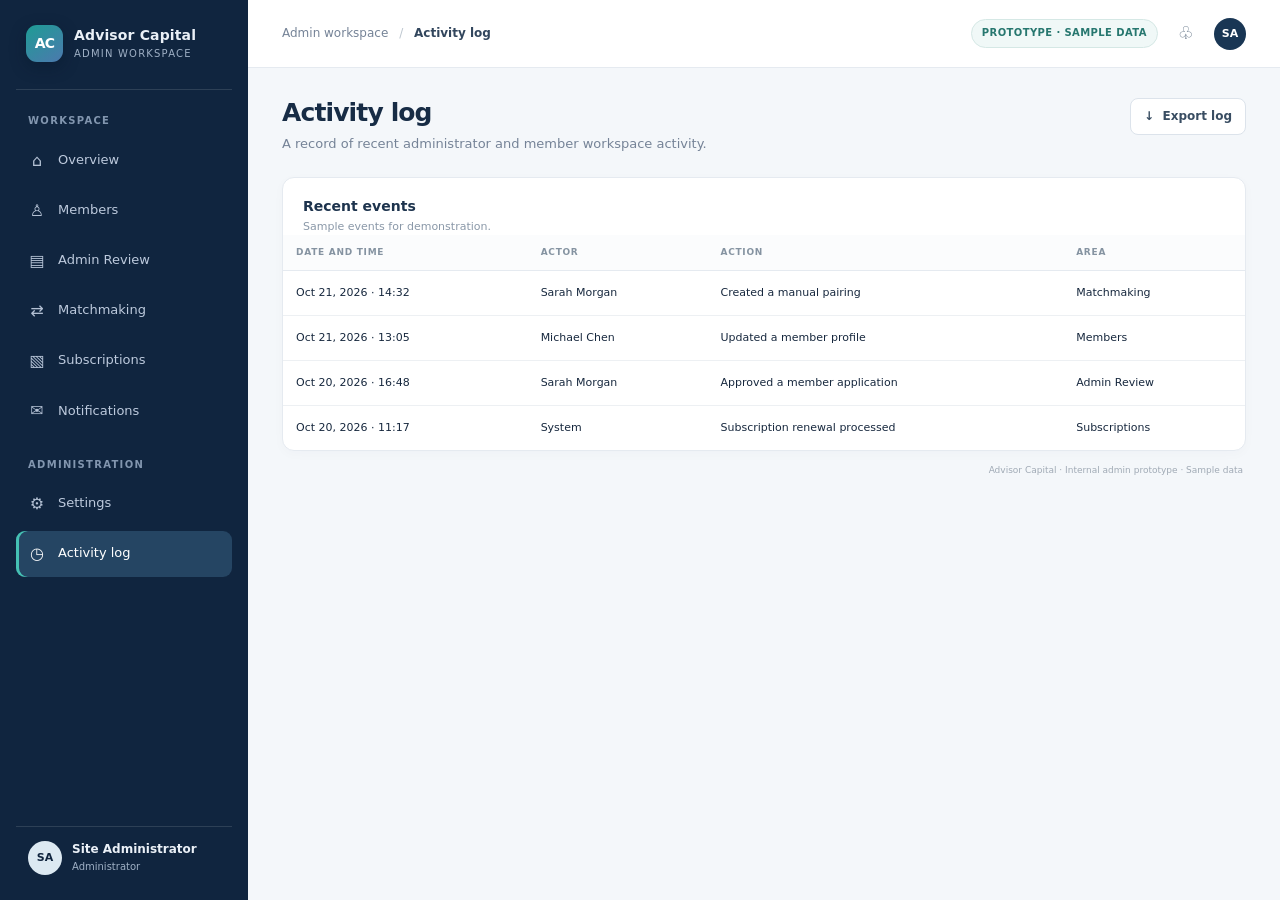
==== activity-log.html @ 9f8dd755 "Initial commit of dashboard" ====
<!doctype html>
<html lang="en">
<head>
  <meta charset="utf-8" />
  <meta name="viewport" content="width=device-width, initial-scale=1" />
  <meta name="theme-color" content="#0d2037" />
  <title>Activity Log | Advisor Capital Admin</title>
  <link rel="stylesheet" href="advisor-capital-matchmaking-admin.css" />
</head>
<body>
  <div class="app">
    <aside class="sidebar">
      <div class="brand"><div class="brand-mark">AC</div><div><div class="brand-name">Advisor Capital</div><div class="brand-sub">Admin workspace</div></div></div>
      <div class="nav-label">Workspace</div>
      <nav class="nav" aria-label="Main navigation">
        <a href="overview.html"><span class="nav-icon">⌂</span>Overview</a>
        <a href="members.html"><span class="nav-icon">♙</span>Members</a>
        <a href="admin-review.html"><span class="nav-icon">▤</span>Admin Review</a>
        <a href="advisor-capital-matchmaking-admin.html"><span class="nav-icon">⇄</span>Matchmaking</a>
        <a href="subscriptions.html"><span class="nav-icon">▧</span>Subscriptions</a>
        <a href="notifications.html"><span class="nav-icon">✉</span>Notifications</a>
      </nav>
      <div class="nav-label">Administration</div>
      <nav class="nav" aria-label="Administration"><a href="settings.html"><span class="nav-icon">⚙</span>Settings</a><a href="activity-log.html" class="active"><span class="nav-icon">◷</span>Activity log</a></nav>
      <div class="sidebar-bottom"><div class="admin-chip"><div class="avatar">SA</div><div><div class="admin-name">Site Administrator</div><div class="admin-role">Administrator</div></div></div></div>
    </aside>
    <main class="main">
      <header class="topbar"><div class="crumb">Admin workspace <span style="padding:0 7px;color:#bdc6cf">/</span> <strong>Activity log</strong></div><div class="top-actions"><span class="env-pill">Prototype · Sample data</span><button class="icon-btn" aria-label="Notifications">♧</button><div class="top-avatar">SA</div></div></header>
      <section class="content">
        <div class="page-head"><div><h1>Activity log</h1><div class="subtitle">A record of recent administrator and member workspace activity.</div></div><div class="head-actions"><button class="btn" type="button">↓ &nbsp;Export log</button></div></div>
        <section class="panel"><div class="panel-head"><div><div class="panel-title">Recent events</div><div class="panel-help">Sample events for demonstration.</div></div></div>
          <div class="table-wrap"><table><thead><tr><th>Date and time</th><th>Actor</th><th>Action</th><th>Area</th></tr></thead><tbody>
            <tr><td>Oct 21, 2026 · 14:32</td><td>Sarah Morgan</td><td>Created a manual pairing</td><td>Matchmaking</td></tr>
            <tr><td>Oct 21, 2026 · 13:05</td><td>Michael Chen</td><td>Updated a member profile</td><td>Members</td></tr>
            <tr><td>Oct 20, 2026 · 16:48</td><td>Sarah Morgan</td><td>Approved a member application</td><td>Admin Review</td></tr>
            <tr><td>Oct 20, 2026 · 11:17</td><td>System</td><td>Subscription renewal processed</td><td>Subscriptions</td></tr>
          </tbody></table></div>
        </section>
        <div class="footer-note">Advisor Capital · Internal admin prototype · Sample data</div>
      </section>
    </main>
  </div>
</body>
</html>
---- advisor-capital-matchmaking-admin.css ----
﻿:root {
      --navy: #10253f;
      --navy-2: #193654;
      --ink: #17283e;
      --muted: #758397;
      --line: #e5eaf0;
      --paper: #ffffff;
      --canvas: #f4f7fa;
      --teal: #168f87;
      --teal-soft: #e7f5f3;
      --gold: #b98224;
      --gold-soft: #fbf3e5;
      --blue: #4975b8;
      --blue-soft: #edf3fb;
      --red: #bd5d5d;
      --red-soft: #fbefef;
      --shadow: 0 12px 36px rgba(16, 37, 63, .07);
    }
    * { box-sizing: border-box; }
    body { margin: 0; background: var(--canvas); color: var(--ink); font: 14px/1.45 Inter, ui-sans-serif, system-ui, -apple-system, BlinkMacSystemFont, "Segoe UI", sans-serif; }
    button, input, select { font: inherit; }
    button { cursor: pointer; }
    .app { min-height: 100vh; display: grid; grid-template-columns: 248px minmax(0, 1fr); }
    .sidebar { background: var(--navy); color: #eaf0f7; padding: 25px 16px; display: flex; flex-direction: column; }
    .brand { display: flex; align-items: center; gap: 11px; padding: 0 10px 27px; border-bottom: 1px solid rgba(255,255,255,.12); }
    .brand-mark { width: 37px; height: 37px; display: grid; place-items: center; border-radius: 11px; color: white; font-weight: 800; letter-spacing: -.06em; background: linear-gradient(145deg,#1e9c95,#4c79ae); box-shadow: 0 5px 16px #06162966; }
    .brand-name { font-size: 14px; font-weight: 750; letter-spacing: .01em; }
    .brand-sub { color: #9fb0c5; font-size: 10px; letter-spacing: .12em; text-transform: uppercase; margin-top: 2px; }
    .nav-label { color: #8296af; font-size: 10px; font-weight: 700; letter-spacing: .13em; text-transform: uppercase; padding: 24px 12px 9px; }
    .nav { display: grid; gap: 5px; }
    .nav a { text-decoration: none; color: #bdcadd; display: flex; align-items: center; gap: 12px; padding: 11px 12px; border-radius: 9px; font-size: 13px; }
    .nav a:hover { background: rgba(255,255,255,.07); color: #fff; }
    .nav a.active { color: #fff; background: #254563; box-shadow: inset 3px 0 #45c1b4; }
    .nav-icon { width: 18px; text-align: center; font-size: 16px; opacity: .95; }
    .nav-count { margin-left: auto; color: #fff; background: #bd7c36; border-radius: 20px; min-width: 20px; padding: 2px 6px; text-align: center; font-size: 10px; font-weight: 700; }
    .sidebar-bottom { margin-top: auto; padding: 14px 12px 0; border-top: 1px solid rgba(255,255,255,.12); }
    .admin-chip { display: flex; align-items: center; gap: 10px; }
    .avatar { width: 34px; height: 34px; border-radius: 50%; background: #dce9f2; color: var(--navy); display: grid; place-items: center; font-weight: 800; font-size: 11px; flex: 0 0 auto; }
    .admin-name { font-size: 12px; font-weight: 650; }
    .admin-role { color: #9fb0c5; font-size: 10px; margin-top: 2px; }
    .main { min-width: 0; }
    .topbar { background: #fff; border-bottom: 1px solid var(--line); height: 68px; padding: 0 34px; display: flex; align-items: center; justify-content: space-between; }
    .crumb { color: var(--muted); font-size: 12px; }
    .crumb strong { color: #32465d; font-weight: 650; }
    .top-actions { display: flex; align-items: center; gap: 15px; }
    .env-pill { border: 1px solid #d5e8e5; background: #f0f8f7; color: #27776f; border-radius: 20px; padding: 6px 10px; font-size: 10px; font-weight: 750; letter-spacing: .04em; text-transform: uppercase; }
    .icon-btn { position: relative; border: 0; background: transparent; color: #69798b; font-size: 18px; padding: 5px; }
    .top-avatar { width: 32px; height: 32px; border-radius: 50%; display: grid; place-items: center; color: #fff; background: var(--navy-2); font-size: 11px; font-weight: 700; }
    .content { max-width: 1500px; padding: 30px 34px 50px; margin: 0 auto; }
    .page-head { display: flex; align-items: flex-start; justify-content: space-between; gap: 20px; margin-bottom: 23px; }
    h1 { font-size: 25px; line-height: 1.2; letter-spacing: -.035em; margin: 0; color: #172c45; }
    .subtitle { color: var(--muted); margin-top: 7px; font-size: 13px; }
    .head-actions { display: flex; gap: 9px; align-items: center; }
    .btn { border: 1px solid #dce3eb; color: #394d62; background: #fff; border-radius: 8px; padding: 9px 13px; font-size: 12px; font-weight: 650; transition: .15s ease; }
    .btn:hover { border-color: #a9b9c8; transform: translateY(-1px); }
    .btn-primary { color: #fff; border-color: var(--navy); background: var(--navy); }
    .btn-primary:hover { background: #1c3b5b; border-color: #1c3b5b; }
    .notice { display: flex; align-items: flex-start; gap: 11px; border: 1px solid #dbe9ee; border-radius: 10px; background: #f2f8fa; color: #476276; padding: 12px 15px; margin-bottom: 19px; font-size: 12px; }
    .notice strong { color: #25465e; }
    .notice-icon { color: #388996; font-weight: 800; font-size: 15px; }
    .stats { display: grid; grid-template-columns: repeat(4, minmax(0,1fr)); gap: 14px; margin-bottom: 20px; }
    .stat { background: var(--paper); border: 1px solid var(--line); box-shadow: 0 2px 8px rgba(22,43,67,.02); border-radius: 11px; padding: 16px 18px; display: flex; justify-content: space-between; align-items: center; min-height: 94px; }
    .stat-label { color: var(--muted); font-size: 11px; font-weight: 600; }
    .stat-value { color: #1b3049; font-weight: 750; letter-spacing: -.04em; font-size: 25px; margin-top: 5px; }
    .stat-note { color: #91a0af; font-size: 10px; margin-top: 1px; }
    .stat-icon { width: 39px; height: 39px; border-radius: 11px; display: grid; place-items: center; font-size: 17px; }
    .stat:nth-child(1) .stat-icon { background: var(--gold-soft); color: var(--gold); }
    .stat:nth-child(2) .stat-icon { background: var(--teal-soft); color: var(--teal); }
    .stat:nth-child(3) .stat-icon { background: var(--blue-soft); color: var(--blue); }
    .stat:nth-child(4) .stat-icon { background: #f0eef8; color: #7864aa; }
    .panel { background: #fff; border: 1px solid var(--line); border-radius: 12px; box-shadow: 0 3px 12px rgba(20,42,68,.025); overflow: hidden; }
    .panel-head { padding: 18px 20px 0; display: flex; justify-content: space-between; align-items: center; gap: 14px; }
    .panel-title { font-size: 14px; color: #1d334d; font-weight: 750; }
    .panel-help { color: #8a98a8; font-size: 11px; margin-top: 3px; }
    .filters { padding: 17px 20px 13px; display: flex; align-items: center; gap: 9px; flex-wrap: wrap; }
    .search-wrap { position: relative; flex: 1; min-width: 200px; max-width: 310px; }
    .search-icon { position: absolute; left: 11px; top: 9px; color: #8998a8; font-size: 14px; }
    .search { border: 1px solid #e0e6ed; border-radius: 7px; height: 35px; padding: 0 11px 0 32px; outline: 0; width: 100%; color: var(--ink); font-size: 11px; }
    .search:focus, .select:focus { border-color: #7eaaa9; box-shadow: 0 0 0 3px #168f8716; }
    select.search { height: 38px; padding: 0 10px; }
    textarea.search { height: auto; min-height: 80px; padding: 9px 10px; resize: vertical; }
    .select { height: 35px; border: 1px solid #e0e6ed; border-radius: 7px; color: #536579; background: #fff; padding: 0 27px 0 10px; font-size: 11px; outline: 0; }
    .tabs { display: flex; align-items: center; gap: 23px; padding: 0 20px; border-bottom: 1px solid var(--line); }
    .tabs[hidden] { display: none; }
    .tab { position: relative; border: 0; background: transparent; padding: 11px 1px 12px; color: #7a8999; font-weight: 650; font-size: 11px; }
    .tab.active { color: #1a665f; }
    .tab.active:after { content: ""; position: absolute; height: 2px; background: #168f87; left: 0; right: 0; bottom: -1px; border-radius: 4px; }
    .tab-count { margin-left: 5px; background: #eff2f5; border-radius: 10px; padding: 2px 6px; color: #6c7d8f; font-size: 9px; }
    .table-wrap { overflow-x: auto; }
    table { width: 100%; min-width: 850px; border-collapse: collapse; }
    th { background: #fbfcfd; color: #8593a1; text-align: left; text-transform: uppercase; font-size: 9px; letter-spacing: .08em; font-weight: 700; padding: 11px 13px; border-bottom: 1px solid var(--line); white-space: nowrap; }
    td { padding: 14px 13px; border-bottom: 1px solid #edf0f3; vertical-align: middle; font-size: 11px; }
    tbody tr:hover { background: #fbfdfd; }
    tbody tr:last-child td { border-bottom: 0; }
    .person { display: flex; align-items: center; gap: 9px; min-width: 155px; }
    .person .avatar { width: 32px; height: 32px; font-size: 9px; background: #e9eff5; color: #38546f; }
    .person-name { color: #233951; font-weight: 700; font-size: 11px; }
    .person-meta { color: #8997a5; font-size: 9px; margin-top: 2px; }
    .pair-cell { display: flex; align-items: center; gap: 8px; min-width: 280px; }
    .pair-cell .person { min-width: 0; gap: 6px; }
    .pair-cell .avatar { width: 27px; height: 27px; }
    .pair-arrow { color: #91a0ae; font-size: 13px; }
    .rationale { color: #637488; max-width: 230px; min-width: 160px; line-height: 1.45; }
    .pair { color: #99a5b0; font-size: 11px; text-align: center; }
    .score { display: inline-flex; align-items: center; gap: 6px; color: #1e776e; font-weight: 750; font-size: 12px; white-space: nowrap; }
    .score-ring { height: 28px; width: 28px; border-radius: 50%; display: grid; place-items: center; border: 2px solid #8ac9c1; color: #267c73; font-size: 8px; }
    .signals { display: flex; flex-wrap: wrap; gap: 4px; max-width: 165px; }
    .signal { padding: 4px 6px; border-radius: 4px; background: #f0f4f7; color: #647689; font-size: 9px; white-space: nowrap; }
    .signal.good { color: #27766d; background: #eaf6f3; }
    .status { display: inline-flex; align-items: center; gap: 5px; padding: 5px 8px; border-radius: 20px; font-size: 9px; font-weight: 700; white-space: nowrap; }
    .status.pending { background: var(--gold-soft); color: #9a6b1e; }
    .status.approved { background: var(--teal-soft); color: #28786f; }
    .status.hold { background: var(--blue-soft); color: #5377ac; }
    .status.dismissed { background: #f2f3f5; color: #78828d; }
    .status:before { content: ""; width: 5px; height: 5px; border-radius: 50%; background: currentColor; }
    .row-actions { display: flex; gap: 5px; align-items: center; white-space: nowrap; }
    .mini-btn { border: 1px solid #dfe6ec; color: #52667a; background: #fff; border-radius: 6px; padding: 6px 8px; font-size: 9px; font-weight: 700; }
    .mini-btn:hover { border-color: #8dbab5; color: #176b64; }
    .mini-btn.approve { color: #fff; background: #188c83; border-color: #188c83; }
    .mini-btn.approve:hover { background: #11776f; }
    .more { border: 0; background: transparent; color: #8391a0; font-size: 18px; padding: 3px 4px; }
    .table-foot { padding: 12px 20px; border-top: 1px solid var(--line); color: #8997a5; font-size: 10px; display: flex; align-items: center; justify-content: space-between; }
    .pagination { display: flex; gap: 5px; align-items: center; }
    .page-num { border: 1px solid #e2e7ec; border-radius: 5px; background: white; color: #52667a; width: 25px; height: 24px; font-size: 10px; }
    .page-num.current { color: #fff; background: var(--navy); border-color: var(--navy); }
    .empty { padding: 40px 20px; text-align: center; color: #8290a0; display: none; }
    .empty strong { display: block; color: #485e72; margin-bottom: 4px; }
    .footer-note { text-align: right; color: #a0aab5; font-size: 9px; margin: 13px 3px; }
    .toast { position: fixed; bottom: 24px; right: 24px; background: #173a54; color: #fff; border-radius: 8px; padding: 11px 15px; font-size: 12px; box-shadow: var(--shadow); opacity: 0; transform: translateY(10px); pointer-events: none; transition: .22s; z-index: 10; }
    .toast.show { opacity: 1; transform: translateY(0); }
    .modal-backdrop { display: none; position: fixed; inset: 0; z-index: 20; background: rgba(13,29,47,.43); padding: 20px; align-items: center; justify-content: center; }
    .modal-backdrop.show { display: flex; }
    .modal { width: min(550px, 100%); background: #fff; border-radius: 13px; box-shadow: 0 20px 65px #10253f45; overflow: hidden; }
    .modal-head { padding: 18px 20px; border-bottom: 1px solid var(--line); display: flex; justify-content: space-between; align-items: flex-start; }
    .modal-head h2 { font-size: 16px; margin: 0; color: #1e344c; }
    .modal-head p { margin: 4px 0 0; font-size: 11px; color: var(--muted); }
    .close { border: 0; background: transparent; font-size: 20px; color: #8794a1; }
    .modal-body { padding: 18px 20px; }
    .detail-pair { display: grid; grid-template-columns: 1fr 1fr; gap: 15px; }
    .detail-box { border: 1px solid var(--line); border-radius: 9px; padding: 12px; }
    .detail-label { color: #8290a0; text-transform: uppercase; letter-spacing: .07em; font-size: 9px; font-weight: 700; margin-bottom: 8px; }
    .detail-box .person { min-width: 0; }
    .detail-box .person-name { font-size: 11px; }
    .detail-section { margin-top: 17px; }
    .detail-section h3 { margin: 0 0 7px; font-size: 11px; color: #344b62; }
    .detail-section p { margin: 0; color: #718195; font-size: 11px; line-height: 1.6; }
    .modal-foot { display: flex; justify-content: flex-end; gap: 8px; padding: 13px 20px; background: #fafbfd; border-top: 1px solid var(--line); }
    .suggestion-list { display: grid; gap: 9px; }
    .suggestion-item { display: flex; align-items: center; justify-content: space-between; gap: 12px; padding: 12px; border: 1px solid var(--line); border-radius: 9px; }
    .suggestion-name { color: #233951; font-size: 12px; font-weight: 700; }
    .suggestion-meta { color: #8997a5; font-size: 10px; margin-top: 3px; }
    .suggestion-empty { color: var(--muted); font-size: 12px; padding: 14px 0; }
    .member-actions { display: flex; flex-wrap: wrap; gap: 5px; min-width: 220px; }
    .member-actions .mini-btn { white-space: nowrap; }
    .member-workspace-tabs { margin-bottom: 18px; }
    .member-table[hidden] { display: none; }
    tr[data-active="false"] { opacity: .7; }
    .member-status { white-space: nowrap; }
    .filters + .table-wrap table { min-width: 900px; }
    .toast { z-index: 30; }
    @media (max-width: 1050px) { .app { grid-template-columns: 210px minmax(0,1fr); } .content { padding: 25px 22px 40px; } .topbar { padding: 0 22px; } .stats { grid-template-columns: repeat(2,1fr); } }
    @media (max-width: 720px) { .app { display: block; } .sidebar { display: none; } .topbar { height: 58px; padding: 0 16px; } .content { padding: 22px 14px 35px; } .page-head { display: block; } .head-actions { margin-top: 15px; } .stats { gap: 9px; } .stat { min-height: 82px; padding: 12px; } .stat-value { font-size: 21px; } .panel-head { padding: 15px 14px 0; } .filters { padding: 13px 14px; } .tabs { gap: 17px; padding: 0 14px; overflow-x: auto; } .table-foot { padding: 11px 14px; } .env-pill { display: none; } }
    @media (max-width: 420px) { h1 { font-size: 22px; } .stats { grid-template-columns: 1fr 1fr; } .stat-icon { width: 31px; height: 31px; } .head-actions .btn { padding: 8px 10px; } .detail-pair { grid-template-columns: 1fr; } }
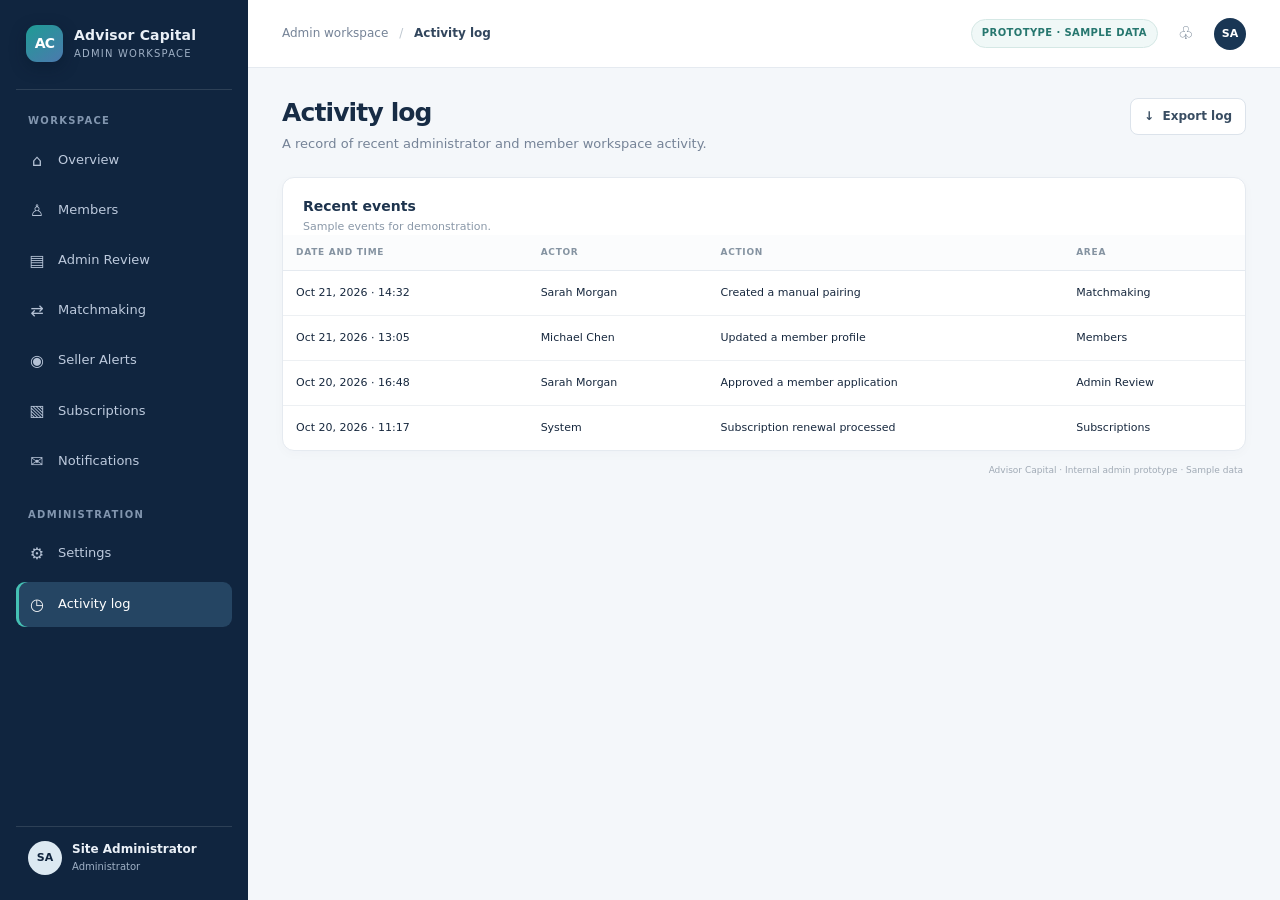
==== commit 0545633c: "first update" ====
--- a/activity-log.html
+++ b/activity-log.html
@@ -17,6 +17,7 @@
         <a href="members.html"><span class="nav-icon">♙</span>Members</a>
         <a href="admin-review.html"><span class="nav-icon">▤</span>Admin Review</a>
         <a href="advisor-capital-matchmaking-admin.html"><span class="nav-icon">⇄</span>Matchmaking</a>
+        <a href="seller-alerts.html"><span class="nav-icon">◉</span>Seller Alerts</a>
         <a href="subscriptions.html"><span class="nav-icon">▧</span>Subscriptions</a>
         <a href="notifications.html"><span class="nav-icon">✉</span>Notifications</a>
       </nav>
--- a/advisor-capital-matchmaking-admin.css
+++ b/advisor-capital-matchmaking-admin.css
@@ -157,7 +157,55 @@
     tr[data-active="false"] { opacity: .7; }
     .member-status { white-space: nowrap; }
     .filters + .table-wrap table { min-width: 900px; }
+    .score { color: #16805f; }
+    .score-low { color: #758397; }
+    .score span { color: #91a0af; font-size: 9px; font-weight: 600; }
+    .score-guidance { margin: 0 0 19px; }
+    .member-score-heading { min-width: 100px; }
+    .member-score-cell { min-width: 115px; }
+    .member-score-label { display: block; color: #92a0ad; font-size: 9px; margin-top: 4px; }
+    .member-profile-grid { display: grid; grid-template-columns: repeat(5, minmax(130px, 1fr)); gap: 10px 16px; margin: 0; }
+    .member-profile-field { min-width: 0; padding: 7px 9px; border: 1px solid #edf0f3; border-radius: 6px; background: #fff; }
+    .member-profile-field dt { color: #8794a2; font-size: 8px; font-weight: 700; line-height: 1.35; }
+    .member-profile-field dd { margin: 4px 0 0; color: #41556a; font-size: 10px; line-height: 1.4; overflow-wrap: anywhere; }
+    .member-profile-modal { width: 100%; max-height: 55vh; overflow: auto; grid-column: 1 / -1; }
+    .member-profile-modal .member-profile-grid { grid-template-columns: repeat(3, minmax(130px, 1fr)); }
+    .member-table .row-actions { white-space: normal; }
+    .seller-ad-list { display: grid; gap: 14px; }
+    .seller-ad-card { padding: 18px 20px; border: 1px solid var(--line); border-radius: 10px; background: #fff; box-shadow: 0 3px 12px rgba(20,42,68,.025); }
+    .seller-ad-head { display: flex; align-items: flex-start; justify-content: space-between; gap: 16px; }
+    .seller-ad-title { margin: 0; color: #1d334d; font-size: 14px; font-weight: 750; }
+    .seller-ad-meta { color: #8997a5; font-size: 10px; margin-top: 4px; }
+    .seller-ad-description { margin: 12px 0; color: #637488; font-size: 11px; line-height: 1.55; }
+    .seller-ad-details { display: flex; flex-wrap: wrap; gap: 7px; }
+    .seller-ad-details .signal { white-space: normal; }
+    .seller-ad-actions { margin-top: 14px; }
+    .seller-match-list { display: grid; gap: 9px; }
+    .seller-match-item { display: grid; grid-template-columns: minmax(190px, .7fr) minmax(0, 2fr) auto; align-items: center; gap: 14px; padding: 14px; border: 1px solid var(--line); border-radius: 9px; }
+    .seller-match-heading { display: flex; align-items: center; gap: 12px; }
+    .seller-buyer-offer .member-profile-grid { grid-template-columns: repeat(3, minmax(125px, 1fr)); gap: 5px; }
+    .seller-buyer-offer .member-profile-field { padding: 5px 7px; }
+    .seller-buyer-offer .member-profile-field dd { font-size: 9px; }
+    .seller-match-actions { display: grid; gap: 6px; }
+    #sellerSuggestionsBackdrop .modal { width: min(1000px, 100%); max-height: 90vh; overflow: auto; }
+    .score-gauge { position: relative; display: grid; place-items: center; width: 54px; height: 54px; flex: 0 0 54px; border-radius: 50%; background: conic-gradient(#168f87 var(--score-angle), #e5eaf0 0); color: #16805f; font-size: 14px; font-weight: 800; }
+    .score-gauge:before { position: absolute; inset: 5px; border-radius: 50%; background: #fff; content: ""; }
+    .score-gauge span { position: relative; }
+    .match-member-card { min-width: 0; }
+    .match-member-card .member-profile-grid { grid-template-columns: repeat(2, minmax(110px, 1fr)); gap: 6px; }
+    .match-member-card .member-profile-field { padding: 6px 7px; }
+    .match-member-card .member-profile-field dd { font-size: 9px; }
+    .match-member-card .detail-label { margin: 0 0 10px; }
+    #modalBackdrop .modal { width: min(1100px, 100%); max-height: 90vh; overflow: auto; }
+    .review-info-modal { width: min(950px, 100%); max-height: 90vh; overflow: auto; }
+    #reviewInfoFields .member-profile-grid { grid-template-columns: repeat(4, minmax(130px, 1fr)); }
+    .row-actions a { text-decoration: none; }
+    #memberModalBackdrop .modal { width: min(950px, 100%); max-height: 90vh; overflow: auto; }
+    .subscription-free { color: #738397; font-size: 10px; }
+    .subscription-paid { color: #16805f; font-weight: 700; }
+    @media (max-width: 1050px) { .member-profile-grid { grid-template-columns: repeat(3, minmax(130px, 1fr)); } .seller-match-item { grid-template-columns: 1fr; } }
     .toast { z-index: 30; }
     @media (max-width: 1050px) { .app { grid-template-columns: 210px minmax(0,1fr); } .content { padding: 25px 22px 40px; } .topbar { padding: 0 22px; } .stats { grid-template-columns: repeat(2,1fr); } }
     @media (max-width: 720px) { .app { display: block; } .sidebar { display: none; } .topbar { height: 58px; padding: 0 16px; } .content { padding: 22px 14px 35px; } .page-head { display: block; } .head-actions { margin-top: 15px; } .stats { gap: 9px; } .stat { min-height: 82px; padding: 12px; } .stat-value { font-size: 21px; } .panel-head { padding: 15px 14px 0; } .filters { padding: 13px 14px; } .tabs { gap: 17px; padding: 0 14px; overflow-x: auto; } .table-foot { padding: 11px 14px; } .env-pill { display: none; } }
-    @media (max-width: 420px) { h1 { font-size: 22px; } .stats { grid-template-columns: 1fr 1fr; } .stat-icon { width: 31px; height: 31px; } .head-actions .btn { padding: 8px 10px; } .detail-pair { grid-template-columns: 1fr; } }+    @media (max-width: 720px) { .member-profile-grid, .member-profile-modal .member-profile-grid, #reviewInfoFields .member-profile-grid { grid-template-columns: repeat(2, minmax(120px, 1fr)); } .seller-ad-head { display: block; } .seller-ad-head .btn { margin-top: 12px; } .match-member-card .member-profile-grid, .seller-buyer-offer .member-profile-grid { grid-template-columns: repeat(2, minmax(110px, 1fr)); } }
+    @media (max-width: 420px) { h1 { font-size: 22px; } .stats { grid-template-columns: 1fr 1fr; } .stat-icon { width: 31px; height: 31px; } .head-actions .btn { padding: 8px 10px; } .detail-pair { grid-template-columns: 1fr; } .member-profile-grid, .member-profile-modal .member-profile-grid, #reviewInfoFields .member-profile-grid { grid-template-columns: 1fr; } .match-member-card .member-profile-grid, .seller-buyer-offer .member-profile-grid { grid-template-columns: 1fr; } }
